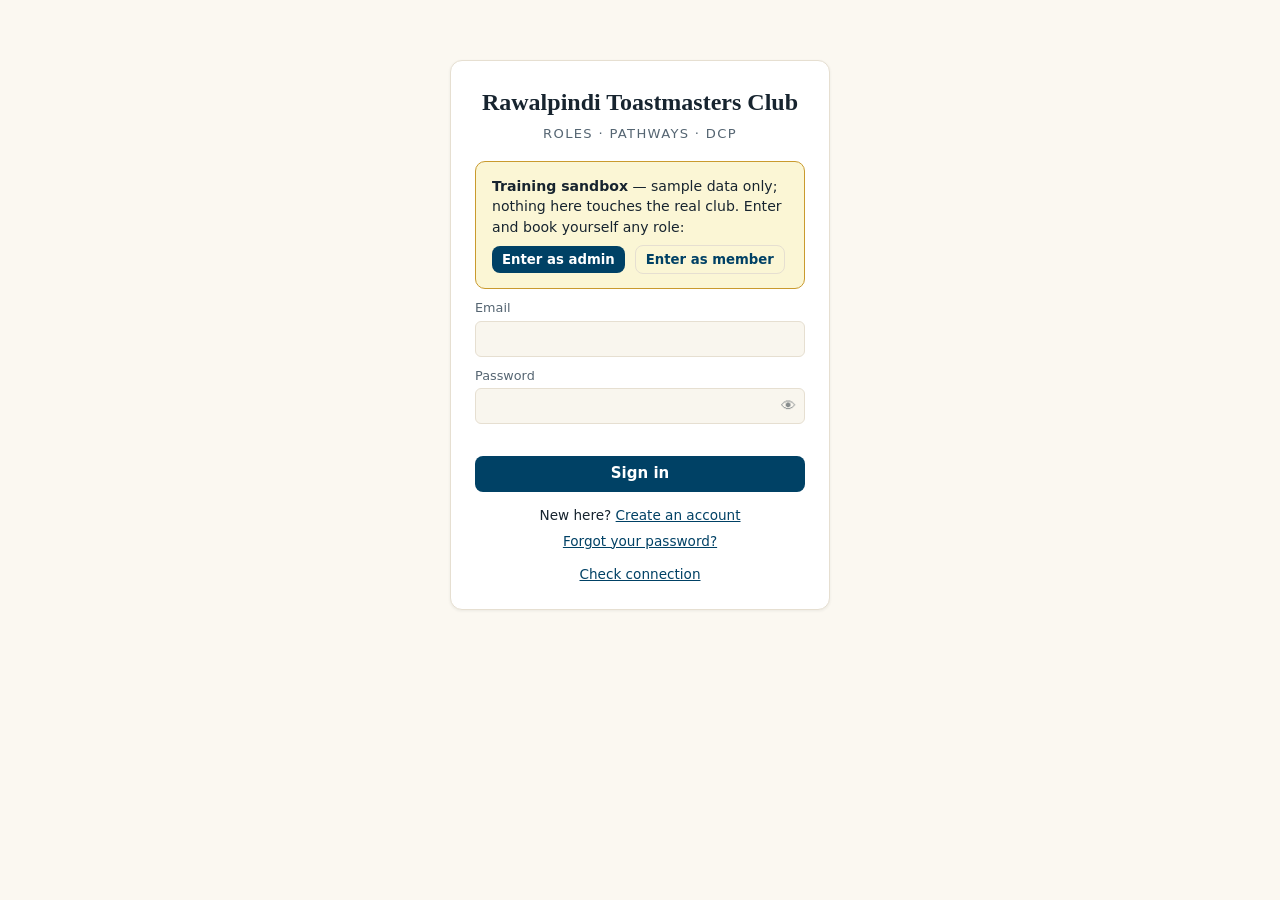
==== demo/index.html @ e673f709 "Points: +10 every 6 meetings with a role; handoff refreshed (v145) Co-Authored-By: Claude Opus 5.5 <" ====
<!DOCTYPE html>
<html lang="en">
<head>
<meta charset="UTF-8">
<meta name="viewport" content="width=device-width, initial-scale=1.0">
<title>RTC App — Training Sandbox</title>

<meta name="theme-color" content="#004165">
<link rel="icon" type="image/png" href="../icon-192.png">
<link rel="apple-touch-icon" href="../icon-192.png">
<link rel="stylesheet" href="../styles.css?v=145">
</head>
<body>

<!-- auth screen -->
<div id="authWrap" style="display:none">
  <div class="card">
    <h1 id="authClub">Rawalpindi Toastmasters Club</h1>
    <div class="sub">Roles · Pathways · DCP</div>
    <div id="demoBanner" class="banner demo" style="display:none">
      <b>Training sandbox</b> — sample data only; nothing here touches the real club. Enter and book yourself any role:
      <div class="row" style="margin-top:8px">
        <button class="btn small" id="demoAdmin">Enter as admin</button>
        <button class="btn ghost small" id="demoMember">Enter as member</button>
      </div>
    </div>
    <form id="authForm">
      <div id="nameRow" style="display:none">
        <label for="authName">Full name (as it should appear on agendas)</label>
        <input type="text" id="authName" autocomplete="name">
        <label>Birthday (optional — the club will wish you 🎂)</label>
        <div style="display:flex;gap:8px">
          <select id="authBm" style="flex:1"><option value="">— month —</option></select>
          <select id="authBd" style="flex:1"><option value="">— day —</option></select>
        </div>
      </div>
      <label for="authEmail">Email</label>
      <input type="email" id="authEmail" autocomplete="email" required>
      <label for="authPass">Password</label>
      <div class="pwwrap">
        <input type="password" id="authPass" autocomplete="current-password" required minlength="6">
        <button type="button" class="pweye" id="authPassEye" aria-label="Show password" aria-pressed="false" title="Show password">👁</button>
      </div>
      <div class="err" id="authErr"></div>
      <button class="btn" id="authGo" style="width:100%;margin-top:6px">Sign in</button>
    </form>
    <div class="authswitch" id="authSwitch">
      New here? <a id="authToggle">Create an account</a>
    </div>
    <div class="authswitch" id="forgotRow">
      <a id="authForgot">Forgot your password?</a>
    </div>
    <div class="authswitch"><a id="authCheck">Check connection</a></div>
  </div>
</div>

<!-- set a new password (arrived from the emailed reset link) -->
<div id="resetWrap" style="display:none">
  <div class="card">
    <h1>Choose a new password</h1>
    <div class="sub">Rawalpindi Toastmasters Club</div>
    <form id="resetForm">
      <label for="resetPass">New password</label>
      <div class="pwwrap">
        <input type="password" id="resetPass" autocomplete="new-password" required minlength="6">
        <button type="button" class="pweye" id="resetPassEye" aria-label="Show password" aria-pressed="false" title="Show password">👁</button>
      </div>
      <p class="small muted" style="margin:6px 0 0">At least 6 characters. Tap the eye to check what you typed.</p>
      <div class="err" id="resetErr"></div>
      <button class="btn" id="resetGo" style="width:100%;margin-top:6px">Save new password</button>
    </form>
    <div class="authswitch"><a id="resetCancel">Cancel</a></div>
  </div>
</div>

<!-- pending approval screen -->
<div id="pendingWrap" style="display:none">
  <div id="authWrapInner" class="card" style="max-width:420px;margin:60px auto;text-align:center;padding:24px">
    <h1 style="font-family:var(--serif);font-size:1.3rem">Almost there</h1>
    <p class="muted">Your account is waiting for approval by a club officer.
       You'll be able to book roles once an admin approves you.</p>
    <button class="btn ghost" id="pendingRefresh">Check again</button>
    <button class="btn ghost" id="pendingOut">Sign out</button>
  </div>
</div>

<!-- main app -->
<div id="appWrap" style="display:none">
  <header class="app"><div class="wrap">
    <h1 id="hClub">Toastmasters Club</h1>
    <div class="sub">Roles · Pathways · Distinguished Club Program</div>
    <div class="userline"><span id="uName"></span><button id="viewAs" style="display:none"></button><button id="signOut">Sign out</button></div>
    <nav class="tabs" id="tabs"></nav>
  </div></header>
  <main class="wrap" id="main"></main>
</div>

<div id="toast" role="status"></div>

<!-- offer to add the app to the home screen. Chrome decides whether the site
     qualifies and tells the page; iPhones have no such event and get the
     manual steps instead. Hidden until one of those happens. -->
<div id="installBar" style="display:none">
  <span id="installMsg"></span>
  <span class="grow"></span>
  <button class="btn small" id="installGo">Install</button>
  <button class="btn ghost small" id="installNo">Not now</button>
</div>

<script src="config.js"></script>
<script type="module" src="../app.js?v=145"></script>
<script>
/* Boot watchdog — same as the live index; see the comment there. */
setTimeout(function(){
  var shown=['authWrap','pendingWrap','appWrap','resetWrap'].some(function(id){
    var el=document.getElementById(id);
    return el&&el.style.display!=='none'&&el.offsetHeight>0;
  });
  if(shown)return;
  var d=document.createElement('div');
  d.style.cssText='max-width:420px;margin:80px auto;padding:24px;text-align:center;font-family:system-ui,sans-serif';
  d.innerHTML='<h2 style="margin:0 0 8px">📶 Could not load the app</h2>'
    +'<p style="color:#667">Your internet connection dropped while the app was updating. '
    +'Check your connection and try again.</p>'
    +'<button onclick="location.reload()" style="padding:10px 22px;font-size:16px;border-radius:8px;border:0;background:#004165;color:#fff">Try again</button>';
  document.body.appendChild(d);
},7000);
</script>
</body>
</html>
---- styles.css ----
/* The club's look (owner's pick, Nov 2026): warm ivory page with white cards,
   Toastmasters blue for the header and buttons, gold lines, traces of maroon as
   on the agenda, Happy Yellow on the active tab. Always bright — no dark mode — so every member sees the same app;
   color-scheme:light keeps native pickers light on phones set to dark. */
:root{
  color-scheme:light;
  --bg:#FBF8F1; --surface:#FFFFFF; --surface2:#F9F6EE; --ink:#17242F; --muted:#556572;
  --line:#E6DFD1; --accent:#004165; --accent-ink:#FFFFFF; --accent-soft:#E6EEF4;
  --gold:#C99A2E; --gold-ink:#6B5B13; --gold-soft:#FBF6D5; --maroon:#772432; --maroon-soft:#F7E8EB;
  --good:#27704A; --good-soft:#E5F2EA;
  --head:#004165; --head2:#004165; --head-ink:#FFFFFF;
  --btn:#004165; --btn-ink:#FFFFFF;
  --shadow:0 1px 3px rgba(23,36,47,.07);
  --serif:'Charter','Sitka Display',Cambria,Georgia,serif;
  --sans:'Seravek','Segoe UI',system-ui,-apple-system,sans-serif;
}
*{box-sizing:border-box}
body{background:var(--bg);color:var(--ink);font-family:var(--sans);margin:0;font-size:15px;line-height:1.45}
.wrap{max-width:1080px;margin:0 auto;padding:0 20px 80px}
header.app{background:linear-gradient(120deg,var(--head),var(--head2));color:var(--head-ink);border-bottom:3px solid var(--gold)}
header.app .wrap{padding:22px 20px 14px}
header.app h1{font-family:var(--serif);font-size:1.6rem;margin:0;letter-spacing:.01em;text-wrap:balance}
header.app .sub{opacity:.75;font-size:.82rem;margin-top:2px;text-transform:uppercase;letter-spacing:.12em}
header.app .userline{position:absolute;top:14px;right:20px;font-size:.82rem;opacity:.85;display:flex;gap:10px;align-items:center}
header.app .userline button{background:rgba(255,255,255,.15);border:1px solid rgba(255,255,255,.3);color:inherit;border-radius:6px;padding:3px 10px;font:inherit;font-size:.8rem;cursor:pointer}
header.app{position:relative}
/* On a phone the absolutely-positioned user line sat on top of the club name.
   Drop it into normal flow — it lands between the subtitle and the tabs. */
@media(max-width:900px){
  header.app .wrap{padding-top:12px}
  header.app .userline{position:static;flex-wrap:wrap;justify-content:flex-end;
    gap:8px;margin-bottom:10px;text-align:right}
  header.app .userline #uName{flex:1 1 100%;text-align:right}
}
nav.tabs{display:flex;gap:4px;margin-top:16px;flex-wrap:wrap}
nav.tabs button{background:transparent;border:none;color:var(--head-ink);opacity:.8;padding:8px 14px;font:inherit;font-weight:600;cursor:pointer;border-radius:6px 6px 0 0;border-bottom:3px solid transparent}
nav.tabs button:hover{opacity:1}
nav.tabs button.on{opacity:1;border-bottom-color:#F2DF74;background:rgba(255,255,255,.12)}
/* the rehearsal tab: set apart, dimmer and smaller, so a thumb reaching for a
   real tab mid-meeting doesn't land on it */
/* forced onto a line of its own: when the bar wraps on a phone it would
   otherwise end up a few px from a real tab, which is the misfire we're
   avoiding. The margin then keeps it clear of the left edge too. */
nav.tabs button.practice{flex:0 0 auto;margin-left:auto;margin-top:8px}
nav.tabs button.practice::before{content:"";display:block}
nav.tabs .tabbreak{flex-basis:100%;height:0;margin:0}
nav.tabs button.practice{opacity:.45;font-size:.82rem;font-weight:500;padding:6px 10px;
  border:1px dashed rgba(255,255,255,.45);border-radius:6px;border-bottom-width:1px}
nav.tabs button.practice:hover{opacity:.85}
nav.tabs button.practice.on{opacity:1;border-style:dashed;border-color:#F2DF74;
  border-bottom-color:#F2DF74;background:rgba(255,255,255,.10)}
.banner.practice-banner{background:var(--gold-soft);border:1.5px dashed var(--gold);font-size:.88rem}
h2{font-family:var(--serif);font-size:1.25rem;margin:28px 0 12px;color:var(--maroon)}
h3{font-size:.98rem;margin:0 0 8px}
.card{background:var(--surface);border:1px solid var(--line);border-radius:12px;padding:16px;margin-bottom:14px;box-shadow:var(--shadow)}
.card.sub{background:var(--surface2)}
.muted{color:var(--muted)}
.small{font-size:.83rem}
.row{display:flex;gap:10px;align-items:center;flex-wrap:wrap}
.grow{flex:1}
.grid-roles{display:grid;grid-template-columns:repeat(auto-fill,minmax(220px,1fr));gap:8px 14px;margin-top:10px}
.slot label{display:block;font-size:.75rem;text-transform:uppercase;letter-spacing:.08em;color:var(--muted);margin-bottom:2px}
select,textarea,input[type=text],input[type=date],input[type=number],input[type=email],input[type=password],input[type=time]{
  background:var(--surface2);color:var(--ink);border:1px solid var(--line);border-radius:6px;
  padding:6px 8px;font:inherit;width:100%;
}
input[type=number]{width:70px}
input[type=checkbox]{accent-color:var(--accent)}
select:focus-visible,input:focus-visible,button:focus-visible{outline:2px solid var(--gold);outline-offset:1px}
button.btn{background:var(--btn);color:var(--btn-ink);border:none;border-radius:8px;padding:7px 14px;font:inherit;font-weight:600;cursor:pointer}
button.btn.ghost{background:transparent;color:var(--accent);border:1px solid var(--line)}
button.btn.small{padding:4px 10px;font-size:.83rem}
button.btn.danger{background:var(--maroon);color:#fff}
button.btn.good{background:var(--good);color:#fff}
button.btn:hover{filter:brightness(1.08)}
button.btn:disabled{opacity:.5;cursor:default}
.chip{display:inline-block;background:var(--surface2);border:1px solid var(--line);border-radius:999px;padding:2px 10px;font-size:.8rem;margin:2px 3px 2px 0;white-space:nowrap}
.chip.gold{background:var(--gold-soft);border-color:var(--gold)}
.chip.good{background:var(--good-soft);border-color:var(--good);color:var(--ink)}
.chip.bad{background:var(--maroon-soft);border-color:var(--maroon)}
.pill{display:inline-block;font-size:.74rem;font-weight:700;text-transform:uppercase;letter-spacing:.07em;border-radius:4px;padding:2px 8px}
.pill.done{background:var(--good-soft);color:var(--good)}
.pill.absent{background:var(--maroon-soft);color:var(--maroon)}
.pill.other{background:var(--gold-soft);color:var(--gold-ink)}
.pill.guest{background:var(--accent-soft);color:var(--accent)}
.pill.admin{background:var(--gold-soft);color:var(--gold-ink)}
.pill.pending{background:var(--maroon-soft);color:var(--maroon)}
.bar{height:8px;background:var(--surface2);border:1px solid var(--line);border-radius:99px;overflow:hidden;margin-top:6px}
.bar > div{height:100%;background:var(--accent)}
.bar.met > div{background:var(--good)}
table{border-collapse:collapse;width:100%;font-variant-numeric:tabular-nums}
.tblwrap{overflow-x:auto}
th,td{border-bottom:1px solid var(--line);padding:6px 10px;text-align:left;font-size:.85rem;white-space:nowrap}
th{font-size:.72rem;text-transform:uppercase;letter-spacing:.08em;color:var(--muted)}
td.num,th.num{text-align:center}
/* Vote Counter table: fits a phone with no sideways scroll — short headings,
   tight columns, names WRAP rather than shrink (older eyes), a compact but
   still thumb-sized −/＋ pair, and the total the counter reads out in bold */
.vctbl th,.vctbl td{padding:6px 4px}
.vctbl th{letter-spacing:.04em}
.vctbl td:first-child{white-space:normal;min-width:7em;line-height:1.25}
.vctbl .pp{display:inline-flex;align-items:center;gap:6px}
.vctbl .pp>span{min-width:1.4em;text-align:center}
.vctbl .pp .btn{min-width:36px;height:36px;padding:0;font-size:1.1rem;line-height:1}
.vctbl td.tot b{font-size:1.15rem}
.goalgrid{display:grid;grid-template-columns:repeat(auto-fill,minmax(300px,1fr));gap:12px}
.goal{background:var(--surface);border:1px solid var(--line);border-radius:10px;padding:12px 14px}
.goal.met{border-color:var(--good)}
.goal .gnum{font-family:var(--serif);color:var(--muted);font-size:.8rem}
.goal .gtitle{font-weight:600;margin:2px 0 4px}
.banner{border-radius:10px;padding:14px 16px;margin:10px 0;background:var(--accent-soft);border:1px solid var(--line)}
.banner strong{font-family:var(--serif);font-size:1.05rem}
.banner.demo{background:var(--gold-soft);border-color:var(--gold);font-size:.88rem}
.lvl{display:inline-flex;gap:3px;vertical-align:middle}
.lvl span{width:18px;height:18px;border-radius:4px;border:1px solid var(--line);display:inline-flex;align-items:center;justify-content:center;font-size:.68rem;color:var(--muted);background:var(--surface2)}
.lvl span.done{background:var(--accent);border-color:var(--accent);color:var(--accent-ink);font-weight:700}
.warnline{color:var(--maroon);font-size:.83rem;margin-top:8px}
details.mem{border:1px solid var(--line);border-radius:10px;background:var(--surface);margin-bottom:10px}
details.mem summary{cursor:pointer;padding:12px 16px;display:flex;gap:10px;align-items:center;flex-wrap:wrap;list-style:none}
details.mem summary::-webkit-details-marker{display:none}
details.mem[open] summary{border-bottom:1px solid var(--line)}
details.mem .body{padding:12px 16px}
.mname{font-weight:700}
.sect{border-top:1px dashed var(--line);margin-top:12px;padding-top:12px}
#toast{position:fixed;bottom:18px;left:50%;transform:translateX(-50%);background:var(--ink);color:var(--bg);padding:8px 18px;border-radius:8px;font-size:.85rem;opacity:0;pointer-events:none;transition:opacity .25s;z-index:50}
@media (prefers-reduced-motion: reduce){ #toast{transition:none} }
#toast.show{opacity:1}
.empty{color:var(--muted);font-style:italic;padding:8px 0}
.cand{display:flex;gap:10px;align-items:baseline;padding:4px 0;border-bottom:1px dashed var(--line)}
.cand:last-child{border-bottom:none}
.cand .score{font-family:var(--serif);color:var(--maroon);font-weight:700;min-width:28px;text-align:right}

/* ---- auth screens ---- */
#authWrap{max-width:420px;margin:60px auto;padding:0 20px}
#authWrap .card{padding:24px}
#authWrap h1{font-family:var(--serif);font-size:1.5rem;margin:0 0 4px;text-align:center}
#authWrap .sub{text-align:center;color:var(--muted);font-size:.82rem;text-transform:uppercase;letter-spacing:.1em;margin-bottom:18px}
#authWrap label{display:block;font-size:.8rem;color:var(--muted);margin:10px 0 3px}
#authWrap .authswitch{text-align:center;margin-top:14px;font-size:.85rem}
#authWrap .authswitch a{color:var(--accent);cursor:pointer;text-decoration:underline}
#authWrap .err{color:var(--maroon);font-size:.85rem;margin-top:10px;min-height:1.2em}
#resetWrap{max-width:420px;margin:60px auto;padding:0 20px}
#resetWrap .card{padding:24px}
#resetWrap h1{font-family:var(--serif);font-size:1.5rem;margin:0 0 4px;text-align:center}
#resetWrap .sub{text-align:center;color:var(--muted);font-size:.82rem;text-transform:uppercase;letter-spacing:.1em;margin-bottom:18px}
#resetWrap label{display:block;font-size:.8rem;color:var(--muted);margin:10px 0 3px}
#resetWrap .authswitch{text-align:center;margin-top:14px;font-size:.85rem}
#resetWrap .authswitch a{color:var(--accent);cursor:pointer;text-decoration:underline}
#resetWrap .err{color:var(--maroon);font-size:.85rem;margin-top:10px;min-height:1.2em}
#authWrap #forgotRow{margin-top:6px}
/* reveal toggle sits inside the field so the input keeps its full width */
.pwwrap{position:relative}
.pwwrap input{padding-right:38px}
.pwwrap .pweye{position:absolute;top:0;right:0;height:100%;width:34px;display:flex;align-items:center;
  justify-content:center;background:none;border:0;padding:0;cursor:pointer;font-size:.95rem;
  line-height:1;opacity:.5;color:var(--ink)}
.pwwrap .pweye:hover{opacity:1}
.pwwrap .pweye[aria-pressed="true"]{opacity:1;color:var(--accent)}

/* ---- member booking ---- */
.bookslot{display:flex;justify-content:space-between;align-items:center;gap:8px;border:1px solid var(--line);border-radius:8px;padding:7px 10px;background:var(--surface2)}
.bookslot.mine{border-color:var(--good);background:var(--good-soft)}
.bookslot.open{border-style:dashed}
.bookslot .rname{font-size:.78rem;text-transform:uppercase;letter-spacing:.06em;color:var(--muted)}
.bookslot .holder{font-weight:600;font-size:.88rem}
.bookgrid{display:grid;grid-template-columns:repeat(auto-fill,minmax(230px,1fr));gap:8px;margin-top:10px}

/* ============ AGENDA BUILDER (print sheet — always light, it's paper) ============ */
#agWrap .agctrl label{display:flex;align-items:center;gap:6px;font-weight:600;font-size:.85rem}
#agWrap .agctrl input[type=date],#agWrap .agctrl input[type=time]{width:auto}
#agWrap .agctrl input[type=number]{width:64px}
/* pre-issue checklist: beside the sheet when the screen has room, above it otherwise */
.agstage{position:relative}
.agcheck{margin:10px auto;max-width:210mm;color:var(--ink);font-size:.86rem}
.agcheck details{background:var(--surface);border:1px solid var(--line);border-radius:10px;padding:10px 12px}
.agcheck summary{cursor:pointer;display:flex;gap:8px;align-items:baseline;list-style:none}
.agcheck summary::-webkit-details-marker{display:none}
.agcheck summary::before{content:'▸';color:var(--muted)}
.agcheck details[open] summary::before{content:'▾'}
.agcheck ul{list-style:none;margin:8px 0 0;padding:0}
.agcheck li{display:flex;align-items:flex-start;gap:4px;padding:4px 0;border-top:1px solid var(--line)}
.agcheck li label{display:flex;gap:8px;align-items:flex-start;cursor:pointer;flex:1}
.agcheck li input{margin-top:3px;width:auto}
.agcheck li input:checked+span{color:var(--muted);text-decoration:line-through}
.agcheck .okc{color:#2e8b57;font-weight:700}
.agcheck .row input[type=text]{min-width:0}
/* wide screens: a column to the right of the centred sheet that stays in view while scrolling */
@media (min-width:1440px){
  .agcheck{position:absolute;top:10px;bottom:0;left:calc(50% + 105mm + 18px);width:280px;max-width:none;margin:0}
  .agcheck details{position:sticky;top:12px}
}
#agSheet{
  --blue:#004165; --tmmaroon:#772432; --yellow:#F2DF74;
  --pink:#1c2733; --pline:#d8dee4;
  width:210mm; min-height:296mm; margin:10px auto; padding:9mm;
  background:#fff; color:var(--pink);
  font-family:"Segoe UI",Arial,sans-serif; font-size:12px;
  box-shadow:0 2px 14px rgba(0,0,0,.28);
  display:flex; flex-direction:column;
  -webkit-print-color-adjust:exact; print-color-adjust:exact;
}
#agSheet .masthead{background:linear-gradient(120deg,var(--blue) 0%,#01598a 100%);color:#fff;border-radius:8px;padding:12px 16px 10px;display:flex;align-items:center;gap:14px}
#agSheet .badge{width:56px;height:52px;border-radius:8px;background:#fff;display:flex;align-items:center;justify-content:center;border:2px solid rgba(255,255,255,.6);flex-shrink:0;overflow:hidden}
#agSheet .badge img{max-width:100%;max-height:100%;display:block}
#agSheet .masthead h1{font-family:inherit;font-size:19px;letter-spacing:.6px;font-weight:800;text-transform:uppercase;margin:0;color:#fff}
#agSheet .masthead .sub{font-size:9.5px;opacity:.92;margin-top:2px;letter-spacing:.3px}
#agSheet .meet-chips{margin-left:auto;text-align:right;flex-shrink:0}
#agSheet .mchip{display:inline-block;background:rgba(255,255,255,.14);border:1px solid rgba(255,255,255,.35);border-radius:20px;padding:2.5px 10px;font-size:9.5px;margin:2px 0 2px 4px;white-space:nowrap}
#agSheet .mchip b{color:var(--yellow)}
#agSheet .mchip.spk{background:var(--yellow);color:var(--blue);font-weight:800;border-color:var(--yellow);display:none}
#agSheet .themebar{display:flex;gap:8px;margin-top:7px}
#agSheet .theme,#agSheet .wod{border:1.5px solid var(--pline);border-radius:8px;padding:6px 12px;flex:1}
#agSheet .theme{border-left:5px solid var(--tmmaroon);display:flex;flex-direction:column}
#agSheet .wod{border-left:5px solid var(--blue)}
#agSheet .kicker{font-size:8px;font-weight:800;letter-spacing:1.2px;text-transform:uppercase;color:var(--tmmaroon)}
#agSheet .wod .kicker{color:var(--blue)}
#agSheet .theme .big{font-size:21px;line-height:1.15;font-weight:800;color:var(--tmmaroon);flex:1;display:flex;align-items:center}
#agSheet .wod .big{font-size:14.5px;font-weight:800;color:var(--blue);margin-top:1px;display:inline}
#agSheet .wod .def{font-size:9px;color:#4a5865;margin-top:1px;line-height:1.25}
#agSheet table{width:100%;border-collapse:collapse;margin-top:7px;font-variant-numeric:normal}
#agSheet thead th{background:var(--pink);color:#fff;font-size:8px;text-transform:uppercase;letter-spacing:.8px;padding:4px 7px;text-align:left;border-bottom:none}
#agSheet thead th.c{text-align:center}
#agSheet td{padding:2.5px 7px;font-size:9.6px;border-bottom:1px solid #edf1f4;white-space:normal;color:var(--pink)}
#agSheet td.c{text-align:center}
#agSheet tr.session td{background:var(--blue);color:#fff;font-size:9.5px;font-weight:800;letter-spacing:1px;text-transform:uppercase;padding:3.5px 8px;border-bottom:none}
#agSheet tr.session .mins{float:right;font-weight:600;color:var(--yellow);letter-spacing:.3px;text-transform:none}
#agSheet tr.break td{background:repeating-linear-gradient(45deg,#fbf3cf,#fbf3cf 8px,#f7ecb8 8px,#f7ecb8 16px);color:#6b5b13;text-align:center;font-weight:700;font-size:9px;letter-spacing:1.5px;text-transform:uppercase;padding:3.5px}
#agSheet td .who{font-weight:600}
#agSheet td .role-note{color:#6a7885;font-size:8.5px}
#agSheet .time{font-variant-numeric:tabular-nums;color:#43525f}
#agSheet .dur{font-weight:700;color:var(--tmmaroon)}
#agSheet .lights{display:flex;gap:3px;justify-content:center}
#agSheet .lt{min-width:17px;padding:.5px 3px;border-radius:4px;font-size:8px;font-weight:700;text-align:center;color:#fff;font-variant-numeric:tabular-nums}
#agSheet .lt.g{background:#2e8b57} #agSheet .lt.y{background:#d9a400} #agSheet .lt.r{background:#c0392b}
#agSheet .lt.empty{background:#e4e9ed;color:#9aa7b1}
#agSheet select.preset{font-size:8.5px;margin-left:6px;border:1px solid var(--pline);border-radius:4px;font-family:inherit;color:#33424f;padding:0 2px;width:auto;background:#fff}
#agWrap .del{color:#fff;background:#c0392b;font-weight:800;cursor:pointer;border:none;border-radius:4px;font-size:9px;padding:0 5px;margin-left:6px;line-height:14px}
#agWrap .del:hover{background:#96281b}
/* the changeover note: quiet, but on the printed sheet, because the whole
   point of it is to answer the member who adds the Min column up */
#agSheet .bufnote{margin-top:4px;font-size:8.2px;color:#5a6b78;font-style:italic;line-height:1.35}
#agSheet.urdu .bufnote{font-style:normal;font-size:9px;line-height:1.8}
#agSheet .bottom{display:flex;gap:8px;margin-top:8px}
#agSheet .panel{border:1.5px solid var(--pline);border-radius:8px;overflow:hidden;flex:1;display:flex;flex-direction:column}
#agSheet .panel h3{background:var(--tmmaroon);color:#fff;font-size:8.5px;letter-spacing:1.2px;text-transform:uppercase;padding:4px 10px;margin:0}
#agSheet .panel.bluehead h3{background:var(--blue)}
#agSheet .panel .pbody{padding:6px 10px;font-size:9.3px;line-height:1.45;flex:1}
#agSheet .roles2{display:grid;grid-template-columns:1fr 1fr;gap:2px 10px}
#agSheet .roles2 div b{color:var(--blue);font-size:8.2px;text-transform:uppercase;letter-spacing:.4px}
#agSheet .fp li{margin-left:14px;margin-bottom:1px}
#agSheet .mission{font-style:italic;color:#3d4c59}
#agSheet .excom{margin-top:8px}
#agSheet .excom h3{background:var(--tmmaroon);color:#fff;font-size:8.5px;letter-spacing:1.2px;text-transform:uppercase;padding:4px 10px;border-radius:8px 8px 0 0;text-align:center;margin:0}
#agSheet .excom img{display:block;width:100%;height:auto;border:1.5px solid var(--pline);border-top:none;border-radius:0 0 8px 8px}
#agSheet .excom.nobar h3{display:none}
#agSheet .excom.nobar img{border-top:1.5px solid var(--pline);border-radius:8px}
#agSheet .excom.nosec h3,#agSheet .excom.nosec img{display:none}
#agSheet .restore{display:none;text-align:center;font-size:9.5px;color:#8a97a3;border:1.5px dashed var(--pline);border-radius:8px;padding:6px;cursor:pointer}
#agSheet .restore:hover{color:var(--blue);border-color:var(--blue)}
#agSheet .excom.nobar .restore,#agSheet .excom.nosec .restore{display:block}
#agSheet .foot{margin-top:auto;padding-top:7px;text-align:center;font-size:9px;color:var(--blue);font-weight:600;letter-spacing:.4px}
/* ---- Word of the Day: the meaning and example are sentences, not keywords,
   and were being typed into ~130px boxes. Roomy on desktop, one field per line
   on a phone, where a shared row leaves each field far too narrow to read. */
.wodrow{align-items:flex-start}
.wodrow input{min-height:40px;font-size:.95rem}
.wodrow .wod-word{flex:0 0 170px}
.wodrow .wod-def{flex:1 1 260px;min-width:200px}
.wodrow .wod-sent{flex:1 1 340px;min-width:220px}
@media(max-width:760px){
  .wodrow{flex-wrap:wrap;gap:6px}
  .wodrow>label{flex:1 1 100%;margin-bottom:2px}
  /* matched on class, or .wod-word's fixed basis out-specifies this and the
     word field stays stubbornly narrow while the other two go full width */
  .wodrow .wod-word,.wodrow .wod-def,.wodrow .wod-sent{flex:1 1 100%;min-width:0;width:100%}
  .wodrow>span,.wodrow>.muted{flex:1 1 100%}
}

/* ---- Independence Day sheet: the flag's green and white in place of the
   Toastmasters blue and maroon. Only the sheet is themed — the app around it
   stays as it is, so nobody mistakes a themed agenda for a changed app. */
#agSheet.theme-pk{--blue:#01411C; --tmmaroon:#046A38; --yellow:#ffffff; --pline:#bcd9c6}
#agSheet.theme-pk .masthead{border-bottom:3px solid #01411C}
#agSheet.theme-pk .themebar .theme{border-left-color:#01411C}
#agSheet.theme-pk tr.session .mins{color:#dff5e6}
/* a flag band down the page edge, printed as well as on screen */
#agSheet.theme-pk{border-left:7px solid #01411C; box-shadow:inset 14px 0 0 -7px #fff,0 2px 14px rgba(0,0,0,.28)}
#agSheet.theme-pk[dir=rtl]{border-left:0; border-right:7px solid #01411C;
  box-shadow:inset -14px 0 0 -7px #fff,0 2px 14px rgba(0,0,0,.28)}

/* ---- Urdu agenda: RTL, and a Nastaliq face if the machine has one.
   Nastaliq needs far more vertical room than Latin, hence the taller lines. */
#agSheet.urdu{font-family:"Noto Nastaliq Urdu","Jameel Noori Nastaleeq","Alvi Nastaleeq",
  "Urdu Typesetting","Segoe UI",Tahoma,Arial,sans-serif; line-height:2}
#agSheet.urdu td,#agSheet.urdu th{line-height:2}
/* the base table styles hard-code text-align:left, which beats the RTL
   direction — cells have to be told explicitly to start on the right */
#agSheet.urdu th,#agSheet.urdu td,#agSheet.urdu thead th{text-align:right}
#agSheet.urdu th.c,#agSheet.urdu td.c,
#agSheet.urdu th.num,#agSheet.urdu td.num,
#agSheet.urdu tr.break td{text-align:center}
/* the session's minute total floats away from the title, so it swaps sides */
#agSheet.urdu tr.session .mins{float:left}
#agSheet.urdu .roles2 div,#agSheet.urdu .fp li{text-align:right}
#agSheet.urdu .big{line-height:1.9}
#agSheet.urdu .mission,#agSheet.urdu .pbody{line-height:1.95}
#agSheet.urdu .foot{letter-spacing:0}
/* Anything that is a number or a clock reading stays left-to-right, or the
   RTL paragraph direction reorders its parts: "4:30 – 6:30 PM" came out as
   "PM 6:30 – 4:30", and "08 August 2026" as "August 2026 08". isolate keeps
   each one a self-contained run inside the surrounding Urdu. */
/* display is deliberately left alone here: .lights is a centred flex row and
   forcing inline-block knocked the timer chips out of alignment */
#agSheet.urdu .lights,
#agSheet.urdu td.time,#agSheet.urdu td.dur{direction:ltr; unicode-bidi:isolate}
#agSheet.urdu #agChipTime,#agSheet.urdu #agChipDate,
#agSheet.urdu #agChipNo,#agSheet.urdu #agFpDate{
  direction:ltr; unicode-bidi:isolate; display:inline-block}
#agSheet .foot .motto{font-style:italic}
#agSheet [contenteditable]:hover{outline:1px dashed #8fb3cc}
#agSheet [contenteditable]:focus{outline:2px solid var(--blue);background:#eef6fc}
@media print{
  header.app,#agWrap .agctrl,#toast,.banner.demo,.no-print{display:none !important}
  body{background:#fff}
  main.wrap{max-width:none;margin:0;padding:0}
  #agSheet{margin:0;box-shadow:none;min-height:0}
  #agSheet [contenteditable]:hover{outline:none}
  #agWrap h2{display:none}
  /* one-page clamp: while printing a fitted agenda, nothing may spill to page 2 */
  html.agprint,html.agprint body{height:296mm;overflow:hidden;margin:0}
  html.agprint #appWrap,html.agprint main.wrap,html.agprint #agWrap{height:296mm;overflow:hidden}
  @page{size:A4 portrait;margin:0}
  /* DCP printout: always light (paper), page margin made by padding because
     @page margin is 0 for the agenda; inputs show as plain values */
  html.dcpprint{
    --bg:#fff; --surface:#fff; --surface2:#fff; --ink:#17242F; --muted:#5B6B77;
    --line:#C9D3DA; --accent:#004165; --accent-soft:#E1EAF1;
    --gold:#C99A2E; --gold-soft:#F6ECD3; --good:#2E7D4F; --good-soft:#E2F0E8;
  }
  html.dcpprint body{background:#fff;color:#17242F;font-size:12px}
  html.dcpprint main.wrap{padding:12mm 12mm 8mm}
  html.dcpprint #main button,html.dcpprint nav,html.dcpprint .tabs,html.dcpprint #installBar{display:none !important}
  html.dcpprint #main input,html.dcpprint #main select{border:none;background:none;color:inherit;padding:0;width:auto;-webkit-appearance:none;appearance:none}
  html.dcpprint .card,html.dcpprint .goal,html.dcpprint .banner,html.dcpprint tr{break-inside:avoid}
  html.dcpprint .dcp-progress{break-before:page}
  html.dcpprint .print-only{display:block !important}
  html.dcpprint *{-webkit-print-color-adjust:exact;print-color-adjust:exact}
  /* "Print plan": only the speech-plan card */
  html.planprint #main > :not(#dcpPlanCard){display:none !important}
  html.planprint #dcpPlanCard{border:none;padding:0}
  /* one speaker's plan */
  html.personprint #main > :not(#dcpPersonCard){display:none !important}
  html.personprint #dcpPersonCard{border:none;padding:0;font-size:14px}
}
.print-only{display:none}

/* the add-to-home-screen offer: a bar along the bottom so it is visible on the
   sign-in screen and inside the app alike, and above the safe area on phones */
#installBar{position:fixed;left:8px;right:8px;bottom:8px;z-index:60;
  display:none;align-items:center;gap:8px;flex-wrap:wrap;
  background:var(--surface2,#12232e);color:var(--text,#eaf0f4);
  border:1px solid rgba(255,255,255,.14);border-radius:12px;
  padding:10px 12px;font-size:.92rem;line-height:1.35;
  box-shadow:0 8px 24px rgba(0,0,0,.35);
  padding-bottom:calc(10px + env(safe-area-inset-bottom))}
#installBar .grow{flex:1 1 auto;min-width:0}
#installBar #installMsg{flex:1 1 190px}
@media print{#installBar{display:none!important}}

/* member ballot: large tap targets, one column on phones */
.ballotgrid{display:grid;grid-template-columns:repeat(auto-fill,minmax(220px,1fr));gap:8px}
.ballot .ballotbtn{width:100%;min-height:52px;font-size:1.05rem;font-weight:600;text-align:left;padding:10px 14px}
@media (max-width:520px){ .ballotgrid{grid-template-columns:1fr} }

/* backup-speaker opt-in: a full-width, thumb-sized button like the ballot */
.backupbtn{width:100%;min-height:48px;font-size:1rem;font-weight:600}

/* the app's own confirm/prompt (appDialog) — replaces the browser box and its
   "…github.io says" heading on member-facing questions */
.appdlg{position:fixed;inset:0;z-index:200;background:rgba(10,18,26,.55);display:flex;align-items:center;justify-content:center;padding:16px}
.appdlg-box{background:var(--surface);color:var(--ink);border:1px solid var(--line);border-radius:14px;width:100%;max-width:420px;padding:18px 18px 14px;box-shadow:0 12px 40px rgba(0,0,0,.35)}
.appdlg-box p{margin:0 0 10px;line-height:1.45}
.appdlg-box p.lead{font-weight:700;font-size:1.05rem}
.appdlg-in{width:100%;min-height:44px;font-size:1rem;margin:4px 0 2px}
.appdlg-btns{display:flex;gap:8px;justify-content:flex-end;margin-top:12px}
.appdlg-btns .btn{min-height:44px;min-width:96px;font-size:1rem}
@media (max-width:520px){ .appdlg-btns .btn{flex:1} }

/* a link that looks like the app's main button (the practice-tool card) */
a.btn.linkbtn{display:flex;align-items:center;justify-content:center;width:100%;min-height:48px;
  background:var(--btn);color:var(--btn-ink);border-radius:8px;font-weight:600;font-size:1rem;text-decoration:none}

/* 🤝 joint-meeting agenda: joint banner instead of the club line; meeting No.,
   Forward Planner and Club Mission hidden (applyJoint) */
#agSheet .jointhead{display:none}
#agSheet.joint .jointhead{display:block}
#agSheet.joint .masthead h1,#agSheet.joint .masthead .sub,#agSheet.joint .nojoint{display:none !important}
#agSheet .jointhead .jt{font-size:19px;font-weight:800;letter-spacing:.6px;text-transform:uppercase;color:#fff}
#agSheet .jointhead .jc{font-size:11px;font-weight:600;letter-spacing:.3px;opacity:.95;margin-top:3px}
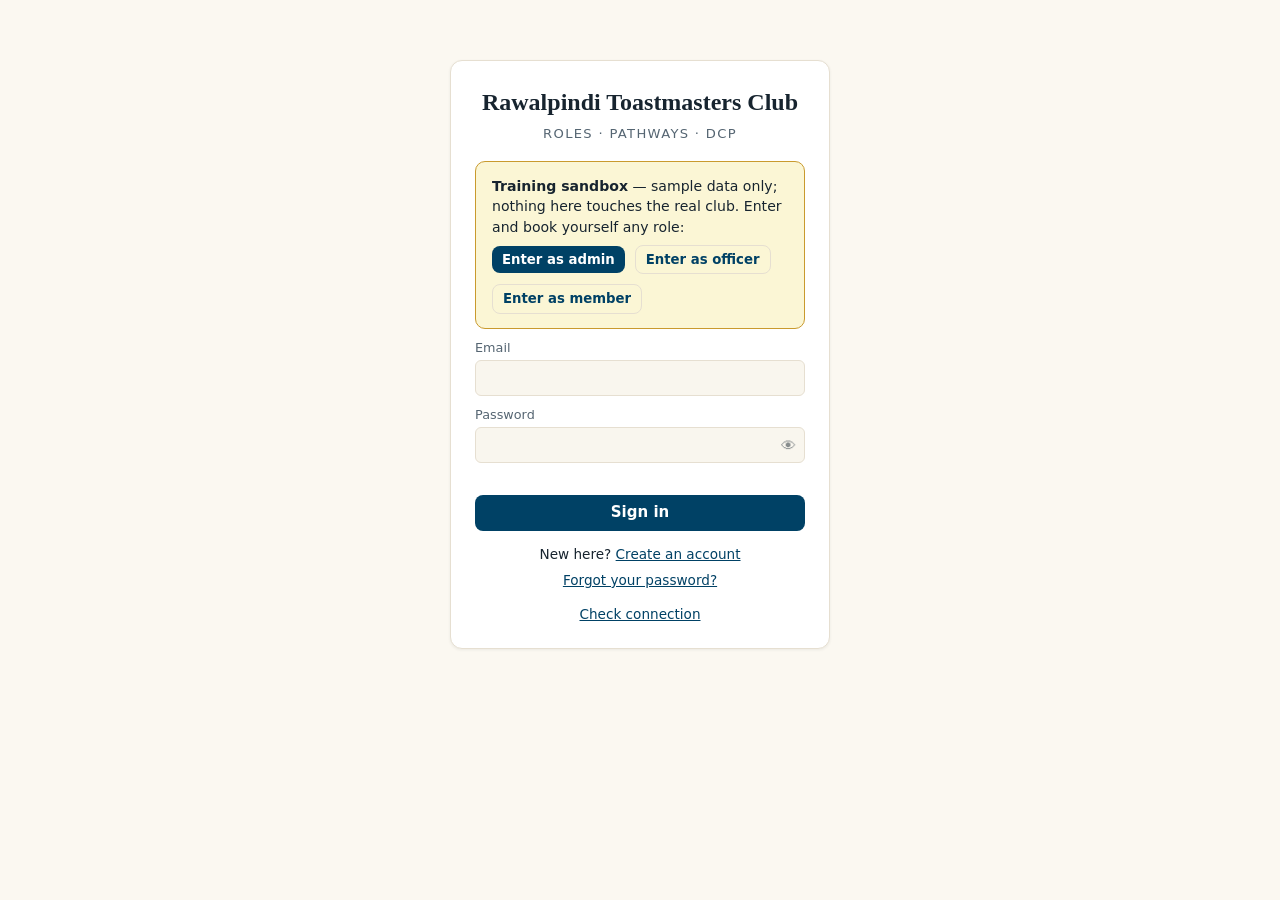
==== commit f654c73c: "Officer level: limited admin rights + officer activity log (v146) Officers run meetings but cannot c" ====
--- a/demo/index.html
+++ b/demo/index.html
@@ -8,7 +8,7 @@
 <meta name="theme-color" content="#004165">
 <link rel="icon" type="image/png" href="../icon-192.png">
 <link rel="apple-touch-icon" href="../icon-192.png">
-<link rel="stylesheet" href="../styles.css?v=145">
+<link rel="stylesheet" href="../styles.css?v=146">
 </head>
 <body>
 
@@ -21,6 +21,7 @@
       <b>Training sandbox</b> — sample data only; nothing here touches the real club. Enter and book yourself any role:
       <div class="row" style="margin-top:8px">
         <button class="btn small" id="demoAdmin">Enter as admin</button>
+        <button class="btn ghost small" id="demoOfficer">Enter as officer</button>
         <button class="btn ghost small" id="demoMember">Enter as member</button>
       </div>
     </div>
@@ -108,7 +109,7 @@
 </div>
 
 <script src="config.js"></script>
-<script type="module" src="../app.js?v=145"></script>
+<script type="module" src="../app.js?v=146"></script>
 <script>
 /* Boot watchdog — same as the live index; see the comment there. */
 setTimeout(function(){
